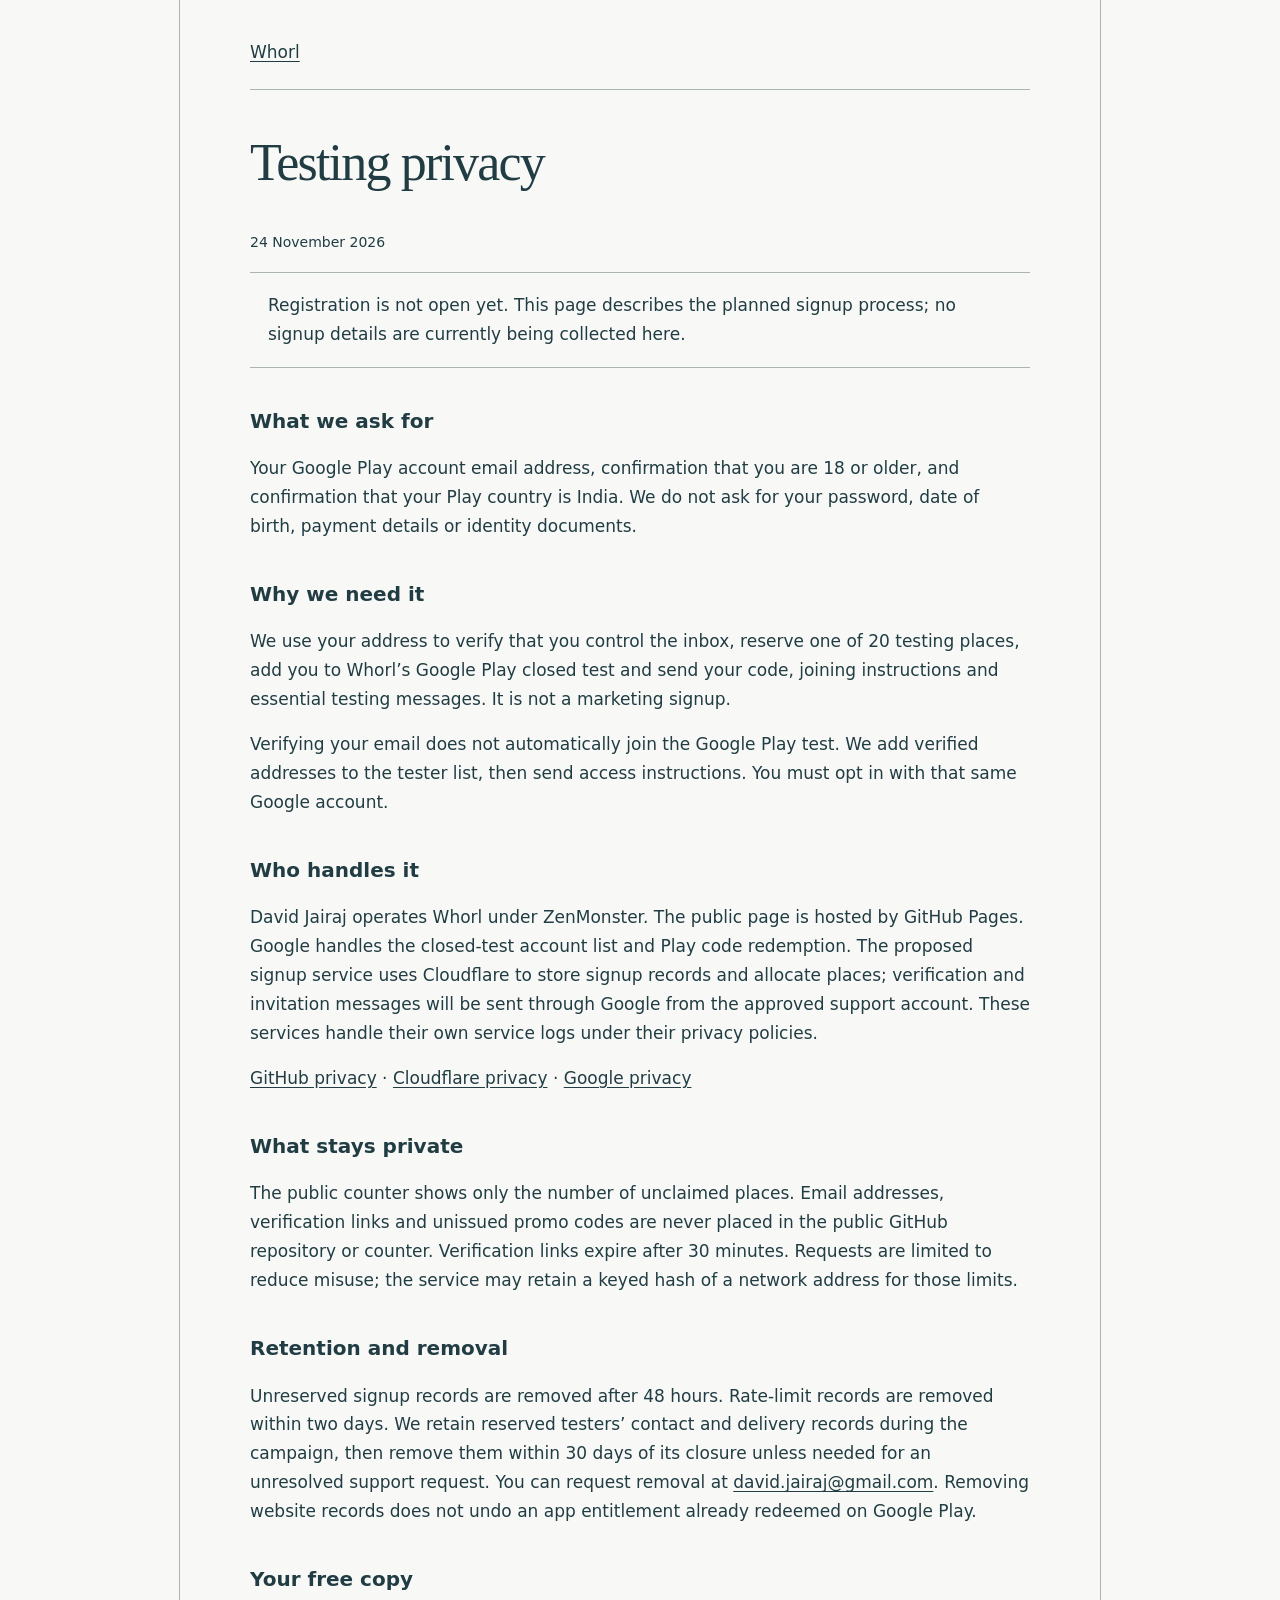
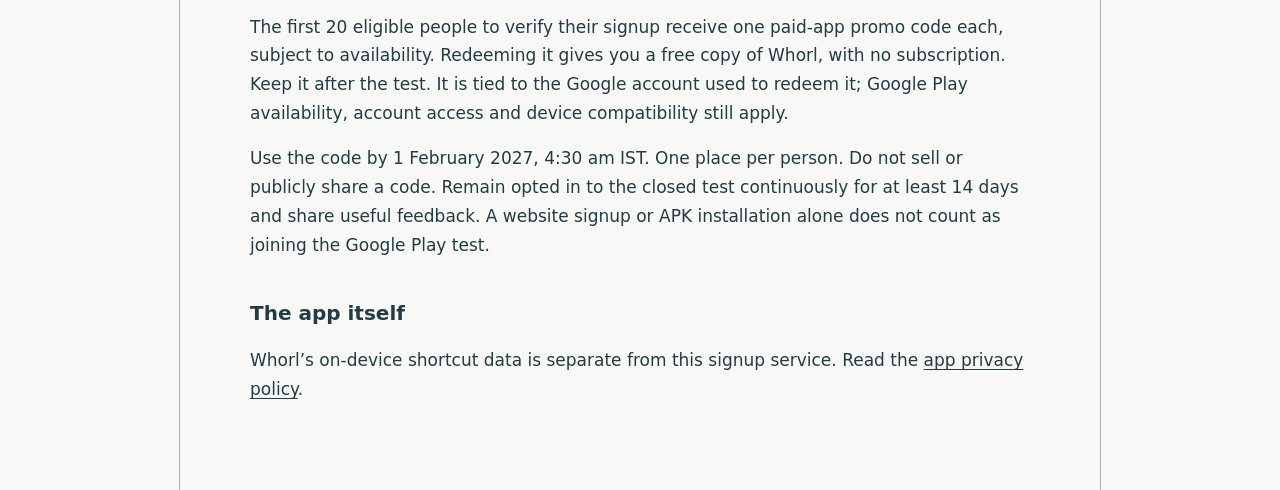
==== docs/testing-privacy.html @ 4fb1c93d "Redesign Whorl page and prepare closed-test signup" ====
<!doctype html>
<html lang="en"><head><meta charset="utf-8"><meta name="viewport" content="width=device-width,initial-scale=1"><meta name="robots" content="noindex"><title>Testing privacy · Whorl</title><link rel="icon" href="./logo.png"><style>body{margin:0;background:#f8f9f7;color:#213d43;font:17px/1.7 system-ui,sans-serif}main{max-width:780px;margin:0 auto;padding:38px clamp(22px,6vw,70px) 70px;border-inline:1px solid #acb4b1;min-height:100vh}nav{border-bottom:1px solid #acb4b1;padding-bottom:22px;margin-bottom:44px}a{color:inherit;text-underline-offset:.2em}h1{font:400 clamp(34px,6vw,52px)/1.12 Georgia,serif;letter-spacing:-.035em}h2{font-size:20px;margin-top:36px}p{margin:16px 0}small{font-size:14px}a:focus-visible{outline:3px solid #b85843;outline-offset:4px}.notice{padding:18px;border-block:1px solid #acb4b1}</style></head><body><main><nav><a href="./">Whorl</a></nav><h1>Testing privacy</h1><p><small>24 November 2026</small></p>
<p class="notice">Registration is not open yet. This page describes the planned signup process; no signup details are currently being collected here.</p>
<h2>What we ask for</h2><p>Your Google Play account email address, confirmation that you are 18 or older, and confirmation that your Play country is India. We do not ask for your password, date of birth, payment details or identity documents.</p>
<h2>Why we need it</h2><p>We use your address to verify that you control the inbox, reserve one of 20 testing places, add you to Whorl’s Google Play closed test and send your code, joining instructions and essential testing messages. It is not a marketing signup.</p>
<p>Verifying your email does not automatically join the Google Play test. We add verified addresses to the tester list, then send access instructions. You must opt in with that same Google account.</p>
<h2>Who handles it</h2><p>David Jairaj operates Whorl under ZenMonster. The public page is hosted by GitHub Pages. Google handles the closed-test account list and Play code redemption. The proposed signup service uses Cloudflare to store signup records and allocate places; verification and invitation messages will be sent through Google from the approved support account. These services handle their own service logs under their privacy policies.</p>
<p><a href="https://docs.github.com/en/site-policy/privacy-policies/github-general-privacy-statement">GitHub privacy</a> · <a href="https://www.cloudflare.com/privacypolicy/">Cloudflare privacy</a> · <a href="https://policies.google.com/privacy">Google privacy</a></p>
<h2>What stays private</h2><p>The public counter shows only the number of unclaimed places. Email addresses, verification links and unissued promo codes are never placed in the public GitHub repository or counter. Verification links expire after 30 minutes. Requests are limited to reduce misuse; the service may retain a keyed hash of a network address for those limits.</p>
<h2>Retention and removal</h2><p>Unreserved signup records are removed after 48 hours. Rate-limit records are removed within two days. We retain reserved testers’ contact and delivery records during the campaign, then remove them within 30 days of its closure unless needed for an unresolved support request. You can request removal at <a href="mailto:david.jairaj@gmail.com">david.jairaj@gmail.com</a>. Removing website records does not undo an app entitlement already redeemed on Google Play.</p>
<h2>Your free copy</h2><p>The first 20 eligible people to verify their signup receive one paid-app promo code each, subject to availability. Redeeming it gives you a free copy of Whorl, with no subscription. Keep it after the test. It is tied to the Google account used to redeem it; Google Play availability, account access and device compatibility still apply.</p>
<p>Use the code by 1 February 2027, 4:30 am IST. One place per person. Do not sell or publicly share a code. Remain opted in to the closed test continuously for at least 14 days and share useful feedback. A website signup or APK installation alone does not count as joining the Google Play test.</p>
<h2>The app itself</h2><p>Whorl’s on-device shortcut data is separate from this signup service. Read the <a href="./privacy.html">app privacy policy</a>.</p></main></body></html>
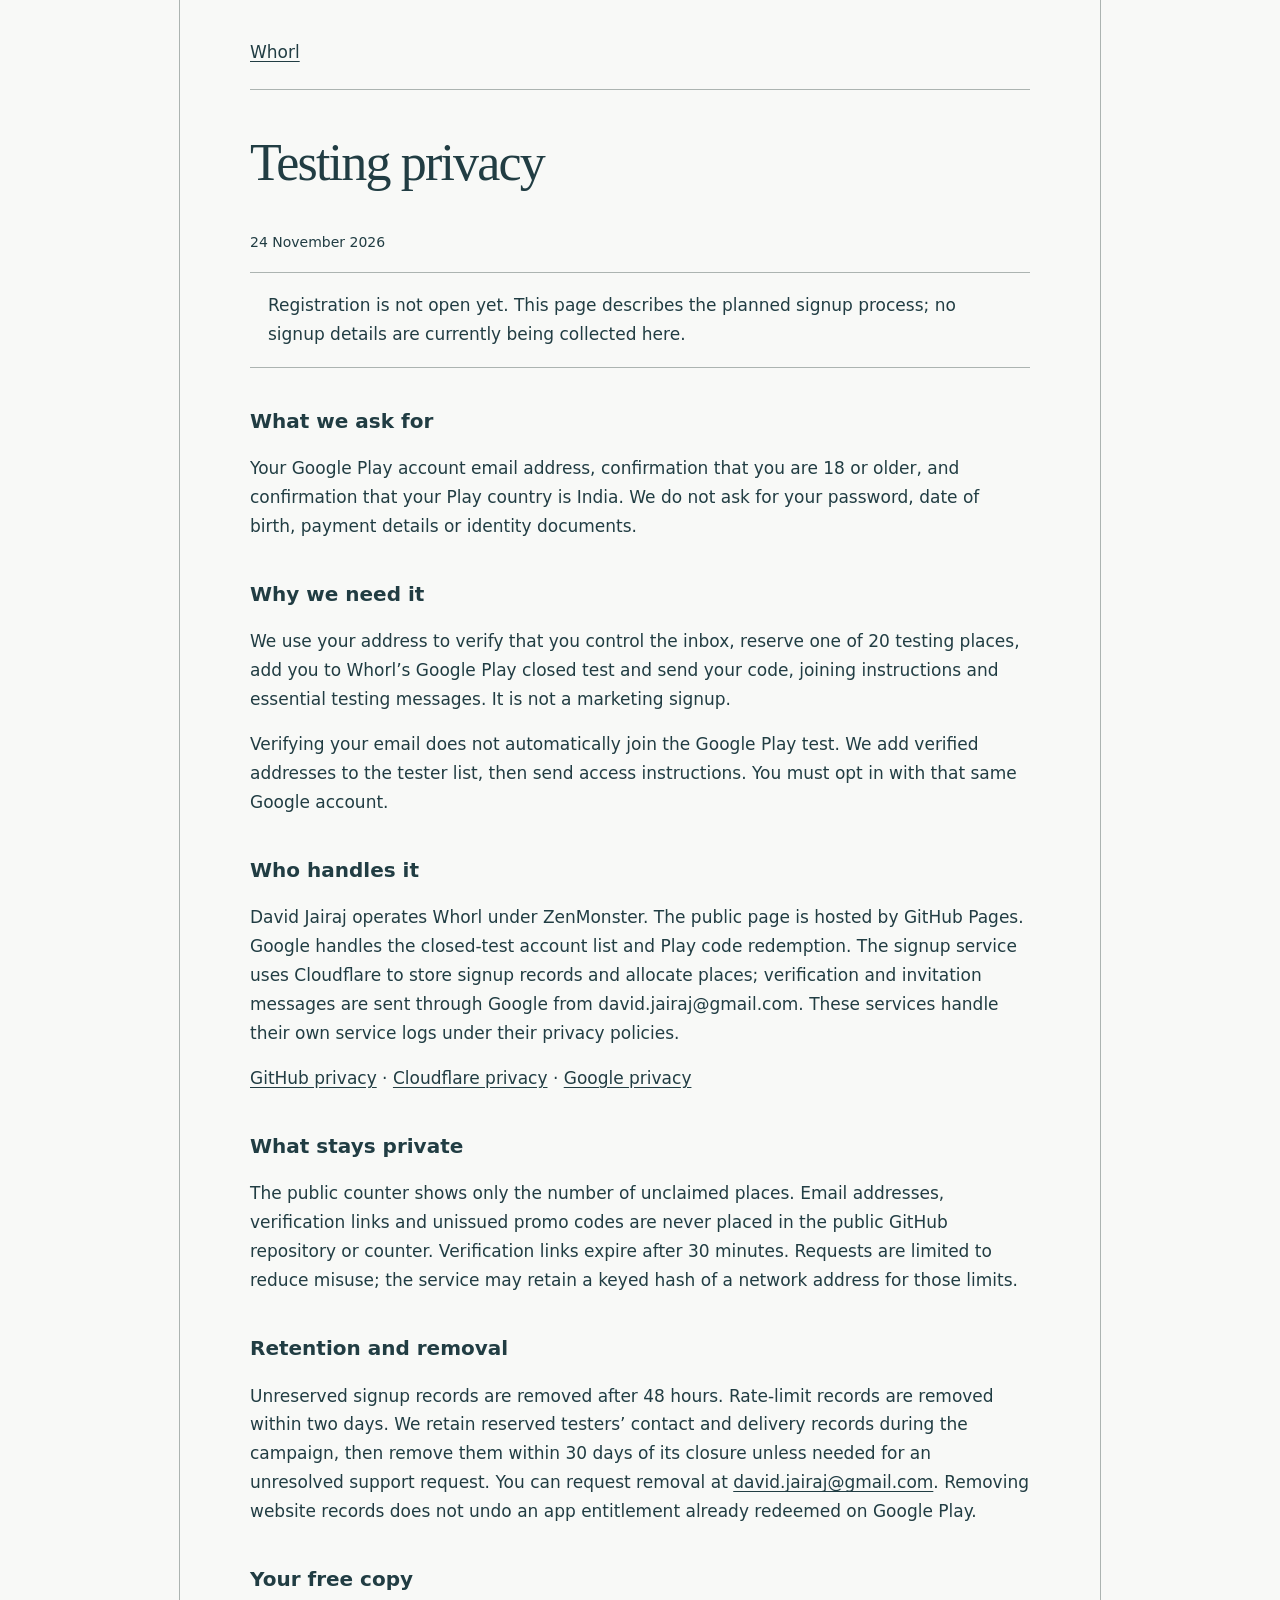
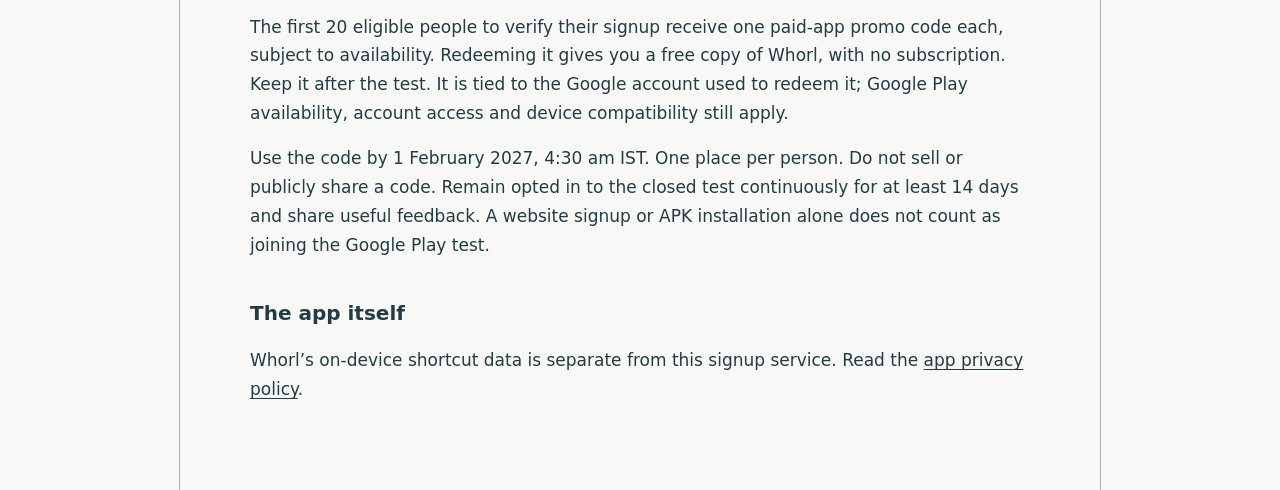
==== commit 85cb9403: "Connect the closed signup service and live availability counter" ====
--- a/docs/testing-privacy.html
+++ b/docs/testing-privacy.html
@@ -4,7 +4,7 @@
 <h2>What we ask for</h2><p>Your Google Play account email address, confirmation that you are 18 or older, and confirmation that your Play country is India. We do not ask for your password, date of birth, payment details or identity documents.</p>
 <h2>Why we need it</h2><p>We use your address to verify that you control the inbox, reserve one of 20 testing places, add you to Whorl’s Google Play closed test and send your code, joining instructions and essential testing messages. It is not a marketing signup.</p>
 <p>Verifying your email does not automatically join the Google Play test. We add verified addresses to the tester list, then send access instructions. You must opt in with that same Google account.</p>
-<h2>Who handles it</h2><p>David Jairaj operates Whorl under ZenMonster. The public page is hosted by GitHub Pages. Google handles the closed-test account list and Play code redemption. The proposed signup service uses Cloudflare to store signup records and allocate places; verification and invitation messages will be sent through Google from the approved support account. These services handle their own service logs under their privacy policies.</p>
+<h2>Who handles it</h2><p>David Jairaj operates Whorl under ZenMonster. The public page is hosted by GitHub Pages. Google handles the closed-test account list and Play code redemption. The signup service uses Cloudflare to store signup records and allocate places; verification and invitation messages are sent through Google from david.jairaj@gmail.com. These services handle their own service logs under their privacy policies.</p>
 <p><a href="https://docs.github.com/en/site-policy/privacy-policies/github-general-privacy-statement">GitHub privacy</a> · <a href="https://www.cloudflare.com/privacypolicy/">Cloudflare privacy</a> · <a href="https://policies.google.com/privacy">Google privacy</a></p>
 <h2>What stays private</h2><p>The public counter shows only the number of unclaimed places. Email addresses, verification links and unissued promo codes are never placed in the public GitHub repository or counter. Verification links expire after 30 minutes. Requests are limited to reduce misuse; the service may retain a keyed hash of a network address for those limits.</p>
 <h2>Retention and removal</h2><p>Unreserved signup records are removed after 48 hours. Rate-limit records are removed within two days. We retain reserved testers’ contact and delivery records during the campaign, then remove them within 30 days of its closure unless needed for an unresolved support request. You can request removal at <a href="mailto:david.jairaj@gmail.com">david.jairaj@gmail.com</a>. Removing website records does not undo an app entitlement already redeemed on Google Play.</p>
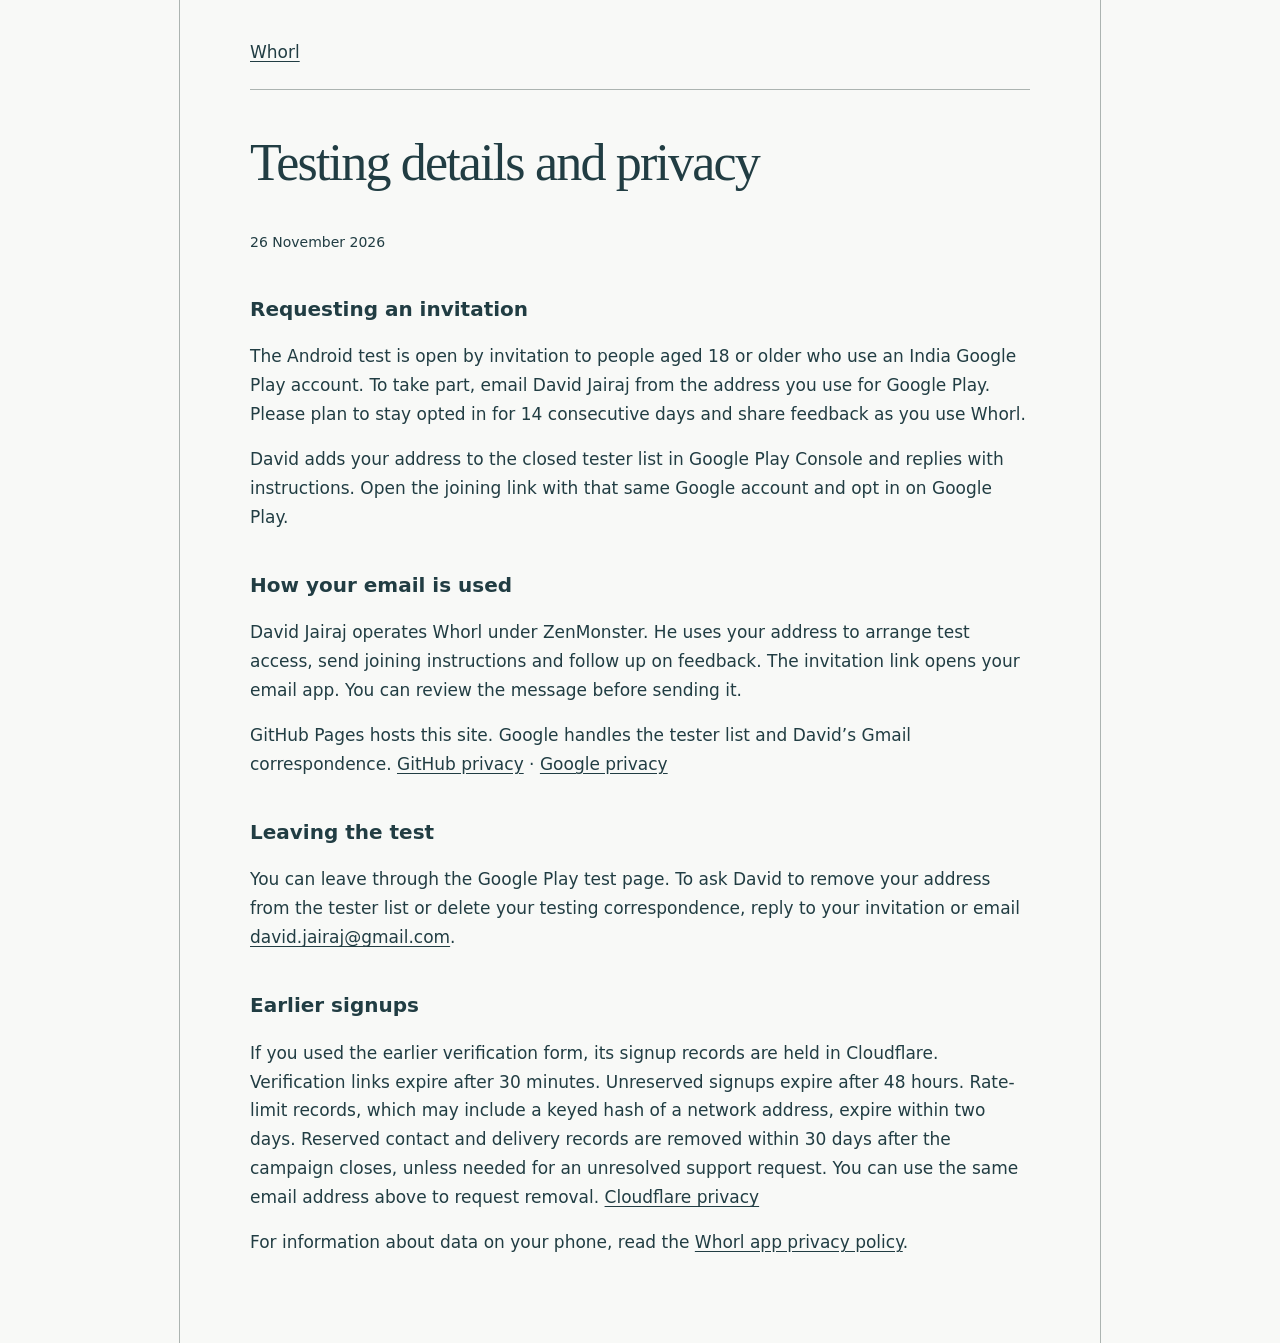
==== commit 33b55a11: "Invite India testers by email" ====
--- a/docs/testing-privacy.html
+++ b/docs/testing-privacy.html
@@ -1,13 +1,13 @@
 <!doctype html>
-<html lang="en"><head><meta charset="utf-8"><meta name="viewport" content="width=device-width,initial-scale=1"><meta name="robots" content="noindex"><title>Testing privacy · Whorl</title><link rel="icon" href="./logo.png"><style>body{margin:0;background:#f8f9f7;color:#213d43;font:17px/1.7 system-ui,sans-serif}main{max-width:780px;margin:0 auto;padding:38px clamp(22px,6vw,70px) 70px;border-inline:1px solid #acb4b1;min-height:100vh}nav{border-bottom:1px solid #acb4b1;padding-bottom:22px;margin-bottom:44px}a{color:inherit;text-underline-offset:.2em}h1{font:400 clamp(34px,6vw,52px)/1.12 Georgia,serif;letter-spacing:-.035em}h2{font-size:20px;margin-top:36px}p{margin:16px 0}small{font-size:14px}a:focus-visible{outline:3px solid #b85843;outline-offset:4px}.notice{padding:18px;border-block:1px solid #acb4b1}</style></head><body><main><nav><a href="./">Whorl</a></nav><h1>Testing privacy</h1><p><small>24 November 2026</small></p>
-<p class="notice">Registration is not open yet. This page describes the planned signup process; no signup details are currently being collected here.</p>
-<h2>What we ask for</h2><p>Your Google Play account email address, confirmation that you are 18 or older, and confirmation that your Play country is India. We do not ask for your password, date of birth, payment details or identity documents.</p>
-<h2>Why we need it</h2><p>We use your address to verify that you control the inbox, reserve one of 20 testing places, add you to Whorl’s Google Play closed test and send your code, joining instructions and essential testing messages. It is not a marketing signup.</p>
-<p>Verifying your email does not automatically join the Google Play test. We add verified addresses to the tester list, then send access instructions. You must opt in with that same Google account.</p>
-<h2>Who handles it</h2><p>David Jairaj operates Whorl under ZenMonster. The public page is hosted by GitHub Pages. Google handles the closed-test account list and Play code redemption. The signup service uses Cloudflare to store signup records and allocate places; verification and invitation messages are sent through Google from david.jairaj@gmail.com. These services handle their own service logs under their privacy policies.</p>
-<p><a href="https://docs.github.com/en/site-policy/privacy-policies/github-general-privacy-statement">GitHub privacy</a> · <a href="https://www.cloudflare.com/privacypolicy/">Cloudflare privacy</a> · <a href="https://policies.google.com/privacy">Google privacy</a></p>
-<h2>What stays private</h2><p>The public counter shows only the number of unclaimed places. Email addresses, verification links and unissued promo codes are never placed in the public GitHub repository or counter. Verification links expire after 30 minutes. Requests are limited to reduce misuse; the service may retain a keyed hash of a network address for those limits.</p>
-<h2>Retention and removal</h2><p>Unreserved signup records are removed after 48 hours. Rate-limit records are removed within two days. We retain reserved testers’ contact and delivery records during the campaign, then remove them within 30 days of its closure unless needed for an unresolved support request. You can request removal at <a href="mailto:david.jairaj@gmail.com">david.jairaj@gmail.com</a>. Removing website records does not undo an app entitlement already redeemed on Google Play.</p>
-<h2>Your free copy</h2><p>The first 20 eligible people to verify their signup receive one paid-app promo code each, subject to availability. Redeeming it gives you a free copy of Whorl, with no subscription. Keep it after the test. It is tied to the Google account used to redeem it; Google Play availability, account access and device compatibility still apply.</p>
-<p>Use the code by 1 February 2027, 4:30 am IST. One place per person. Do not sell or publicly share a code. Remain opted in to the closed test continuously for at least 14 days and share useful feedback. A website signup or APK installation alone does not count as joining the Google Play test.</p>
-<h2>The app itself</h2><p>Whorl’s on-device shortcut data is separate from this signup service. Read the <a href="./privacy.html">app privacy policy</a>.</p></main></body></html>
+<html lang="en"><head><meta charset="utf-8"><meta name="viewport" content="width=device-width,initial-scale=1"><meta name="robots" content="noindex"><title>Testing privacy · Whorl</title><link rel="icon" href="./logo.png"><style>body{margin:0;background:#f8f9f7;color:#213d43;font:17px/1.7 system-ui,sans-serif}main{max-width:780px;margin:0 auto;padding:38px clamp(22px,6vw,70px) 70px;border-inline:1px solid #acb4b1;min-height:100vh}nav{border-bottom:1px solid #acb4b1;padding-bottom:22px;margin-bottom:44px}a{color:inherit;text-underline-offset:.2em}h1{font:400 clamp(34px,6vw,52px)/1.12 Georgia,serif;letter-spacing:-.035em}h2{font-size:20px;margin-top:36px}p{margin:16px 0}small{font-size:14px}a:focus-visible{outline:3px solid #b85843;outline-offset:4px}.notice{padding:18px;border-block:1px solid #acb4b1}</style></head><body><main><nav><a href="./">Whorl</a></nav><h1>Testing details and privacy</h1><p><small>26 November 2026</small></p>
+<h2>Requesting an invitation</h2>
+<p>The Android test is open by invitation to people aged 18 or older who use an India Google Play account. To take part, email David Jairaj from the address you use for Google Play. Please plan to stay opted in for 14 consecutive days and share feedback as you use Whorl.</p>
+<p>David adds your address to the closed tester list in Google Play Console and replies with instructions. Open the joining link with that same Google account and opt in on Google Play.</p>
+<h2>How your email is used</h2>
+<p>David Jairaj operates Whorl under ZenMonster. He uses your address to arrange test access, send joining instructions and follow up on feedback. The invitation link opens your email app. You can review the message before sending it.</p>
+<p>GitHub Pages hosts this site. Google handles the tester list and David’s Gmail correspondence. <a href="https://docs.github.com/en/site-policy/privacy-policies/github-general-privacy-statement">GitHub privacy</a> · <a href="https://policies.google.com/privacy">Google privacy</a></p>
+<h2>Leaving the test</h2>
+<p>You can leave through the Google Play test page. To ask David to remove your address from the tester list or delete your testing correspondence, reply to your invitation or email <a href="mailto:david.jairaj@gmail.com">david.jairaj@gmail.com</a>.</p>
+<h2>Earlier signups</h2>
+<p>If you used the earlier verification form, its signup records are held in Cloudflare. Verification links expire after 30 minutes. Unreserved signups expire after 48 hours. Rate-limit records, which may include a keyed hash of a network address, expire within two days. Reserved contact and delivery records are removed within 30 days after the campaign closes, unless needed for an unresolved support request. You can use the same email address above to request removal. <a href="https://www.cloudflare.com/privacypolicy/">Cloudflare privacy</a></p>
+<p>For information about data on your phone, read the <a href="./privacy.html">Whorl app privacy policy</a>.</p></main></body></html>
